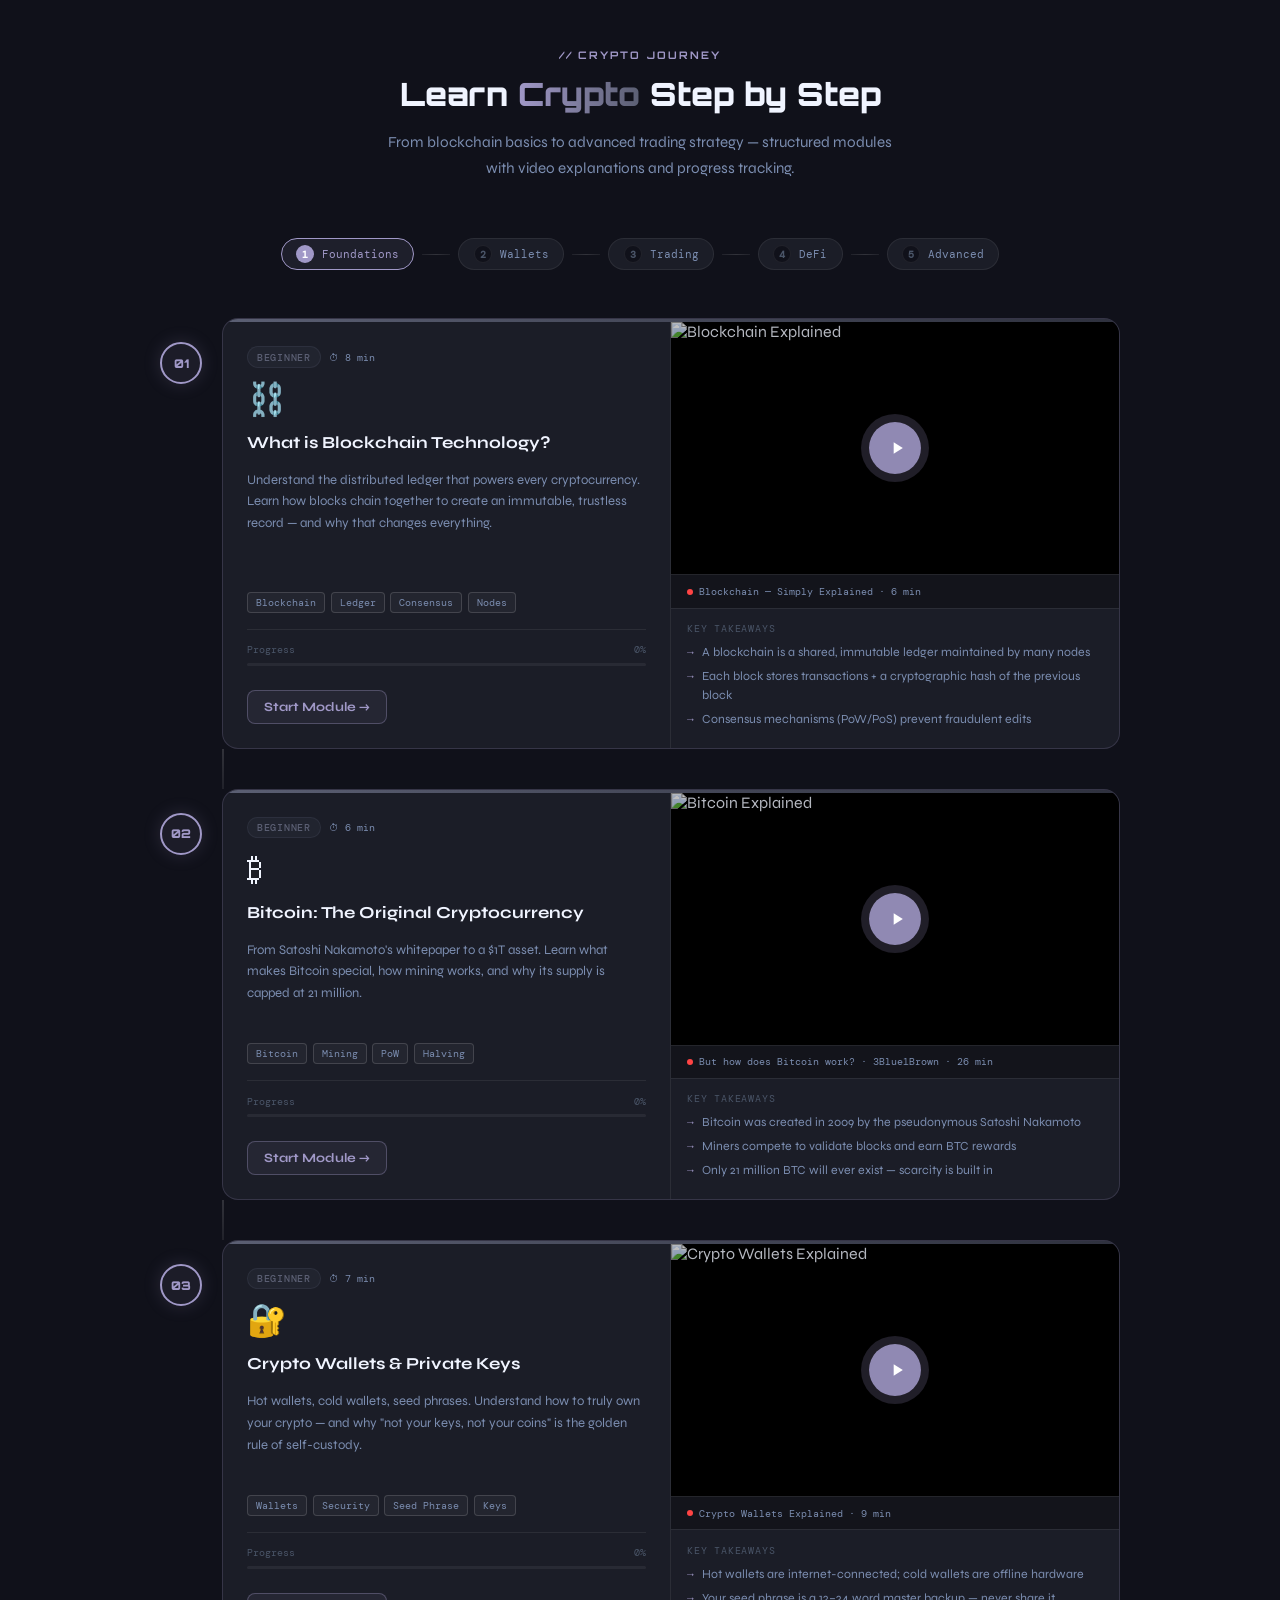
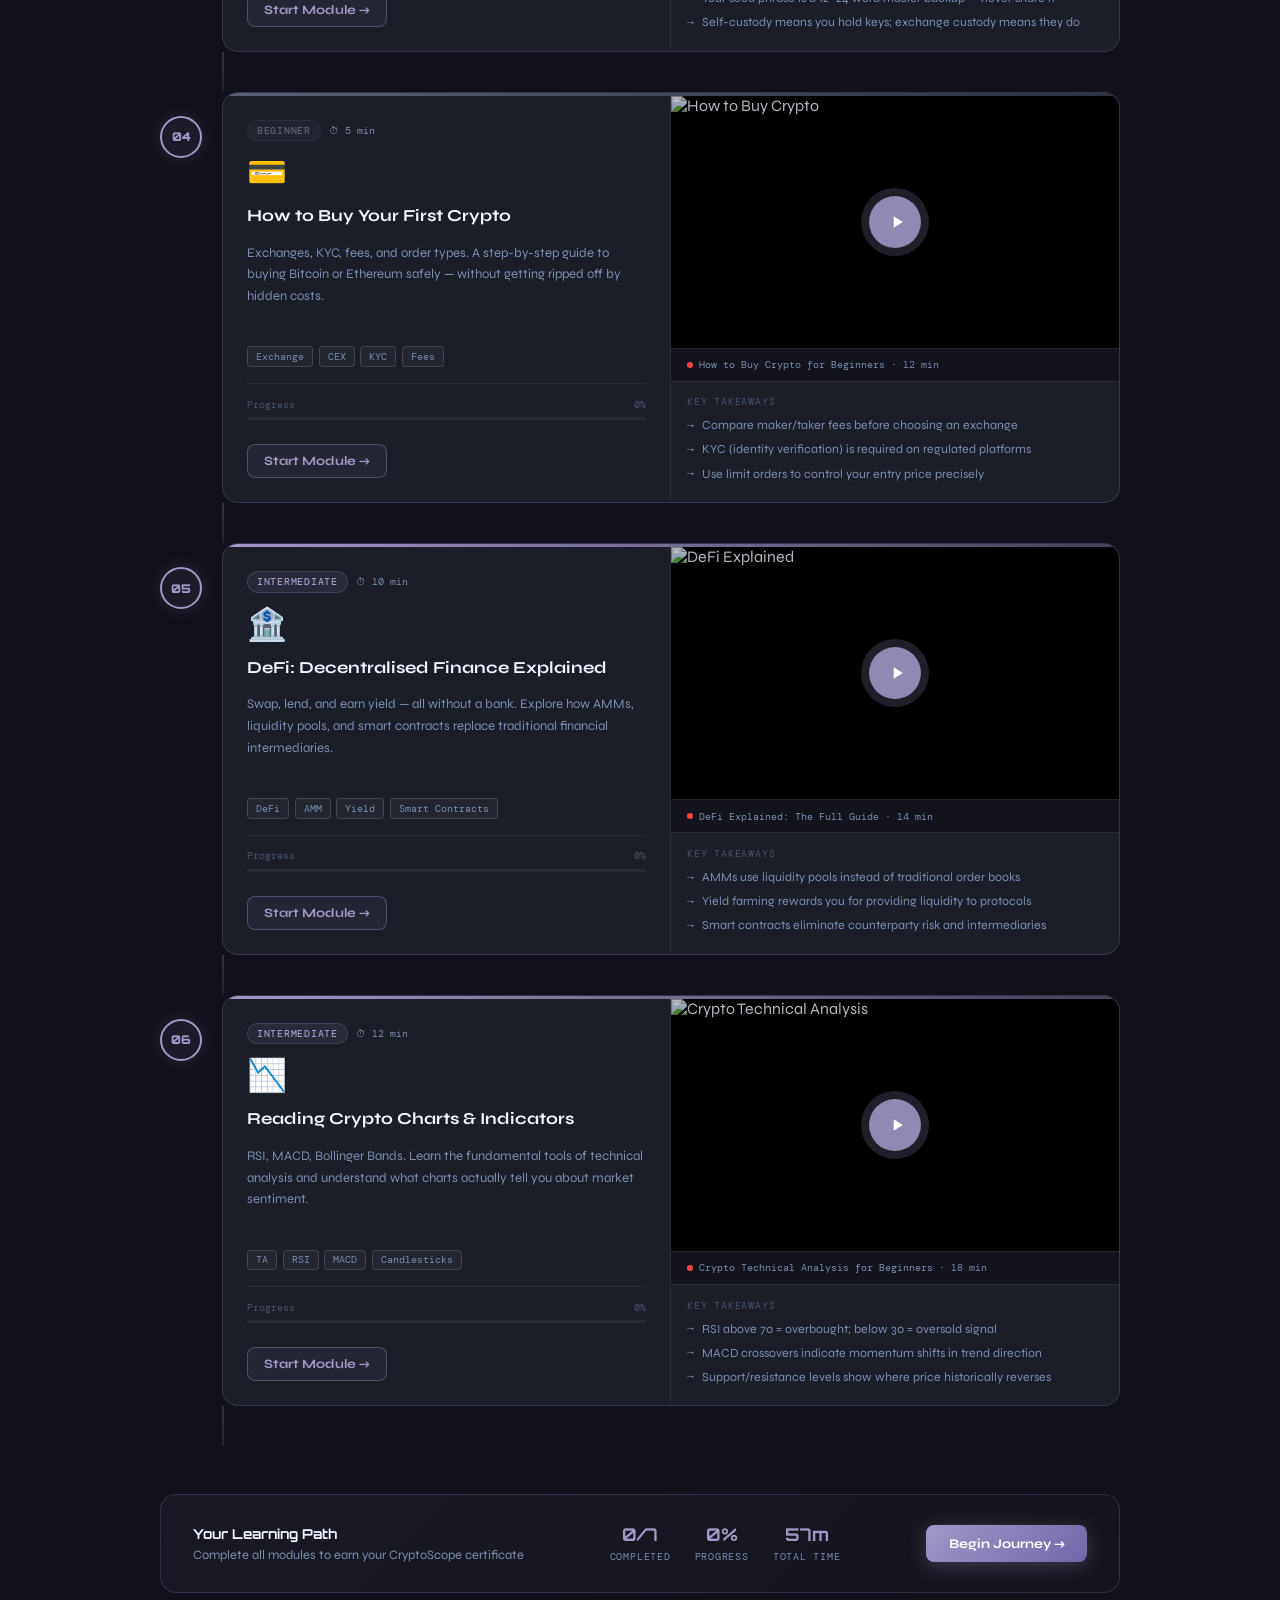
==== frontend/learning-section (1).html @ e58dbdea "added frontend part" ====
<!DOCTYPE html>
<html lang="en">
<head>
<meta charset="UTF-8"/>
<meta name="viewport" content="width=device-width, initial-scale=1.0"/>
<title>CryptoScope — Crypto Journey</title>
<link href="https://fonts.googleapis.com/css2?family=Orbitron:wght@400;700;900&family=DM+Mono:ital,wght@0,300;0,400;0,500;1,400&family=Syne:wght@400;600;700;800&display=swap" rel="stylesheet"/>
<style>
  :root {
    --bg: #10111a;
    --bg2: #1b1d27;
    --bg3: #10111a;
    --border: rgba(255,255,255,0.07);
    --border-bright: rgba(255,255,255,0.14);
    --c1: #a098c7;
    --c2: #5b5f73;
    --c3: #333543;   /* border/divider */
    --c4: #1b1d27;   /* card bg */
    --c5: #10111a;   /* section bg */
    --c6: #050710;   /* deepest bg */
    --white: #f0f4ff;
    --text2: #7b8db0;
    --text3: #4a5568;
    --green: #10b981;
    --red: #ef4444;
    --gold: #f59e0b;
    --silver: #94a3b8;
    --bronze: #cd7c3a;
  }

  * { margin: 0; padding: 0; box-sizing: border-box; }

  body {
    background: var(--bg);
    color: var(--white);
    font-family: 'Syne', sans-serif;
    min-height: 100vh;
    padding: 3rem 1.5rem;
  }

  /* ── HEADER ── */
  .section-header {
    text-align: center;
    margin-bottom: 3.5rem;
  }
  .section-label {
    font-family: 'Orbitron', monospace;
    font-size: .65rem;
    font-weight: 700;
    letter-spacing: .2em;
    color: var(--c1);
    text-transform: uppercase;
    margin-bottom: .75rem;
  }
  .section-header h2 {
    font-family: 'Orbitron', monospace;
    font-size: clamp(1.4rem, 3vw, 2rem);
    font-weight: 900;
    color: var(--white);
    margin-bottom: 1rem;
  }
  .section-header h2 em {
    font-style: normal;
    background: linear-gradient(90deg, var(--c1), var(--c2));
    -webkit-background-clip: text;
    -webkit-text-fill-color: transparent;
  }
  .section-header p {
    color: var(--text2);
    font-size: .95rem;
    max-width: 520px;
    margin: 0 auto;
    line-height: 1.7;
  }

  /* ── PATH CONNECTOR ── */
  .journey-path {
    display: flex;
    align-items: center;
    justify-content: center;
    gap: 0;
    margin-bottom: 3rem;
    flex-wrap: wrap;
    gap: .5rem;
  }
  .path-node {
    display: flex;
    align-items: center;
    gap: .5rem;
    padding: .4rem .9rem;
    border-radius: 999px;
    border: 1px solid var(--border);
    font-family: 'DM Mono', monospace;
    font-size: .7rem;
    color: var(--text2);
    background: var(--bg2);
    transition: all .25s;
  }
  .path-node.active {
    border-color: var(--c1);
    color: var(--c1);
    background: rgba(160,152,199,.1);
  }
  .path-node .pn-num {
    width: 18px; height: 18px;
    border-radius: 50%;
    background: var(--c1);
    color: #fff;
    font-size: .6rem;
    display: flex; align-items: center; justify-content: center;
    font-weight: 700;
  }
  .path-node:not(.active) .pn-num {
    background: var(--bg3);
    color: var(--text3);
    border: 1px solid var(--border);
  }
  .path-sep {
    width: 28px;
    height: 1px;
    background: linear-gradient(90deg, var(--border), var(--border-bright), var(--border));
  }

  /* ── STEPS WRAPPER ── */
  .steps-container {
    max-width: 960px;
    margin: 0 auto;
    display: flex;
    flex-direction: column;
    gap: 0;
  }

  /* ── CONNECTOR LINES ── */
  .step-connector {
    display: flex;
    align-items: center;
    padding-left: 2.7rem;
    gap: 0;
    height: 2.5rem;
    position: relative;
  }
  .step-connector::before {
    content: '';
    width: 2px;
    height: 100%;
    background: linear-gradient(180deg, var(--border-bright), var(--border));
    margin-left: 19px;
  }

  /* ── STEP CARD ── */
  .step-card {
    display: flex;
    gap: 1.25rem;
    align-items: flex-start;
  }

  .step-num-col {
    flex-shrink: 0;
    display: flex;
    flex-direction: column;
    align-items: center;
    gap: 0;
    padding-top: 1.5rem;
  }
  .step-circle {
    width: 42px;
    height: 42px;
    border-radius: 50%;
    border: 2px solid var(--border-bright);
    display: flex;
    align-items: center;
    justify-content: center;
    font-family: 'Orbitron', monospace;
    font-size: .75rem;
    font-weight: 900;
    color: var(--text2);
    background: var(--bg2);
    transition: all .3s;
    flex-shrink: 0;
  }
  .step-card.unlocked .step-circle {
    border-color: var(--c1);
    color: var(--c1);
    background: rgba(160,152,199,.08);
    box-shadow: 0 0 18px rgba(160,152,199,.18);
  }
  .step-card.done .step-circle {
    border-color: var(--green);
    color: var(--green);
    background: rgba(16,185,129,.08);
    box-shadow: 0 0 14px rgba(16,185,129,.15);
  }

  /* ── CARD BODY ── */
  .step-body {
    flex: 1;
    border: 1px solid var(--border);
    border-radius: 16px;
    overflow: hidden;
    background: var(--bg2);
    transition: border-color .3s, box-shadow .3s;
  }
  .step-card.unlocked .step-body {
    border-color: rgba(160,152,199,.2);
  }
  .step-card.unlocked .step-body:hover {
    border-color: rgba(160,152,199,.4);
    box-shadow: 0 0 30px rgba(160,152,199,.08);
  }

  /* top stripe */
  .stripe {
    height: 3px;
    background: var(--border);
  }
  .stripe.beginner { background: linear-gradient(90deg, var(--c2), rgba(91,95,115,.3)); }
  .stripe.intermediate { background: linear-gradient(90deg, var(--c1), rgba(160,152,199,.3)); }
  .stripe.advanced { background: linear-gradient(90deg, var(--gold), rgba(245,158,11,.3)); }

  .card-inner {
    display: grid;
    grid-template-columns: 1fr 1fr;
    gap: 0;
  }
  @media (max-width: 680px) {
    .card-inner { grid-template-columns: 1fr; }
    .step-num-col { padding-top: 1rem; }
    .step-card { gap: .75rem; }
    .video-col { order: -1; }
  }

  /* LEFT: INFO */
  .info-col {
    padding: 1.5rem;
    display: flex;
    flex-direction: column;
    gap: 1rem;
    border-right: 1px solid var(--border);
  }

  .card-meta {
    display: flex;
    align-items: center;
    gap: .5rem;
    flex-wrap: wrap;
  }
  .level-badge {
    font-family: 'DM Mono', monospace;
    font-size: .6rem;
    font-weight: 500;
    padding: .2rem .55rem;
    border-radius: 999px;
    text-transform: uppercase;
    letter-spacing: .08em;
  }
  .level-badge.beginner { background: rgba(91,95,115,.1); color: var(--c2); border: 1px solid rgba(91,95,115,.2); }
  .level-badge.intermediate { background: rgba(160,152,199,.1); color: var(--c1); border: 1px solid rgba(160,152,199,.2); }
  .level-badge.advanced { background: rgba(245,158,11,.1); color: var(--gold); border: 1px solid rgba(245,158,11,.2); }

  .time-badge {
    font-family: 'DM Mono', monospace;
    font-size: .6rem;
    color: var(--text2);
    display: flex; align-items: center; gap: .25rem;
  }

  .card-icon {
    font-size: 2rem;
    line-height: 1;
  }

  .card-title {
    font-family: 'Syne', sans-serif;
    font-size: 1.05rem;
    font-weight: 700;
    color: var(--white);
    line-height: 1.3;
  }

  .card-desc {
    font-size: .82rem;
    color: var(--text2);
    line-height: 1.65;
  }

  .card-tags {
    display: flex;
    flex-wrap: wrap;
    gap: .35rem;
    margin-top: auto;
  }
  .tag {
    font-family: 'DM Mono', monospace;
    font-size: .6rem;
    padding: .18rem .5rem;
    border-radius: 4px;
    background: rgba(255,255,255,.04);
    border: 1px solid var(--border-bright);
    color: var(--text2);
  }

  /* PROGRESS */
  .card-progress {
    border-top: 1px solid var(--border);
    padding-top: .85rem;
    display: flex;
    flex-direction: column;
    gap: .4rem;
  }
  .progress-label {
    display: flex;
    justify-content: space-between;
    font-family: 'DM Mono', monospace;
    font-size: .62rem;
    color: var(--text3);
  }
  .progress-bar {
    height: 3px;
    background: rgba(255,255,255,.06);
    border-radius: 99px;
    overflow: hidden;
  }
  .progress-fill {
    height: 100%;
    border-radius: 99px;
    background: linear-gradient(90deg, var(--c1), var(--c2));
    transition: width .6s cubic-bezier(.4,0,.2,1);
  }
  .start-btn {
    margin-top: .5rem;
    padding: .5rem 1rem;
    border-radius: 8px;
    border: 1px solid rgba(160,152,199,.35);
    background: rgba(160,152,199,.08);
    color: var(--c1);
    font-family: 'Syne', sans-serif;
    font-size: .8rem;
    font-weight: 700;
    cursor: pointer;
    transition: all .2s;
    width: fit-content;
  }
  .start-btn:hover {
    background: rgba(160,152,199,.18);
    border-color: rgba(160,152,199,.6);
    transform: translateY(-1px);
  }

  /* RIGHT: VIDEO */
  .video-col {
    display: flex;
    flex-direction: column;
  }
  .video-thumb {
    position: relative;
    aspect-ratio: 16/9;
    background: #000;
    cursor: pointer;
    overflow: hidden;
  }
  .video-thumb img {
    width: 100%;
    height: 100%;
    object-fit: cover;
    opacity: .75;
    transition: opacity .25s, transform .3s;
  }
  .video-thumb:hover img { opacity: 1; transform: scale(1.03); }
  .play-btn {
    position: absolute;
    inset: 0;
    display: flex;
    align-items: center;
    justify-content: center;
  }
  .play-circle {
    width: 52px; height: 52px;
    border-radius: 50%;
    background: rgba(160,152,199,.9);
    display: flex;
    align-items: center;
    justify-content: center;
    transition: all .2s;
    box-shadow: 0 0 0 8px rgba(160,152,199,.2);
  }
  .video-thumb:hover .play-circle {
    transform: scale(1.1);
    box-shadow: 0 0 0 12px rgba(160,152,199,.2);
  }
  .play-circle svg {
    width: 20px; height: 20px;
    fill: white;
    margin-left: 3px;
  }
  .video-label {
    padding: .6rem 1rem;
    background: rgba(0,0,0,.3);
    border-top: 1px solid var(--border);
    font-family: 'DM Mono', monospace;
    font-size: .65rem;
    color: var(--text2);
    display: flex;
    align-items: center;
    gap: .4rem;
  }
  .yt-dot {
    width: 6px; height: 6px;
    border-radius: 50%;
    background: #ff4444;
    flex-shrink: 0;
  }
  .video-embed {
    display: none;
    aspect-ratio: 16/9;
  }
  .video-embed iframe {
    width: 100%;
    height: 100%;
    border: none;
  }
  .video-embed.active { display: block; }
  .video-thumb.hidden { display: none; }

  /* Key takeaways below video */
  .takeaways {
    padding: .85rem 1rem;
    border-top: 1px solid var(--border);
    flex: 1;
  }
  .takeaways-title {
    font-family: 'DM Mono', monospace;
    font-size: .62rem;
    color: var(--text3);
    letter-spacing: .08em;
    text-transform: uppercase;
    margin-bottom: .5rem;
  }
  .takeaway-item {
    display: flex;
    align-items: flex-start;
    gap: .5rem;
    margin-bottom: .35rem;
    font-size: .77rem;
    color: var(--text2);
    line-height: 1.5;
  }
  .takeaway-item::before {
    content: '→';
    color: var(--c1);
    font-family: 'DM Mono', monospace;
    font-size: .7rem;
    flex-shrink: 0;
    margin-top: .05rem;
  }

  /* ── FOOTER TRACKER ── */
  .journey-footer {
    max-width: 960px;
    margin: 3rem auto 0;
    border: 1px solid rgba(160,152,199,.2);
    border-radius: 16px;
    background: linear-gradient(135deg, rgba(160,152,199,.06), rgba(91,95,115,.04));
    padding: 1.75rem 2rem;
    display: flex;
    align-items: center;
    justify-content: space-between;
    flex-wrap: wrap;
    gap: 1.5rem;
  }
  .jf-left h3 {
    font-family: 'Orbitron', monospace;
    font-size: .85rem;
    font-weight: 700;
    color: var(--white);
    margin-bottom: .3rem;
  }
  .jf-left p {
    font-size: .8rem;
    color: var(--text2);
  }
  .jf-stats {
    display: flex;
    gap: 1.5rem;
  }
  .jf-stat { text-align: center; }
  .jf-stat .val {
    font-family: 'Orbitron', monospace;
    font-size: 1.1rem;
    font-weight: 700;
    color: var(--c1);
    display: block;
  }
  .jf-stat .lbl {
    font-family: 'DM Mono', monospace;
    font-size: .6rem;
    color: var(--text2);
    text-transform: uppercase;
    letter-spacing: .08em;
  }
  .jf-cta {
    padding: .65rem 1.4rem;
    border-radius: 8px;
    border: none;
    background: linear-gradient(135deg, var(--c1), #7068a8);
    color: #fff;
    font-family: 'Syne', sans-serif;
    font-size: .82rem;
    font-weight: 700;
    cursor: pointer;
    transition: all .2s;
    box-shadow: 0 4px 20px rgba(160,152,199,.3);
  }
  .jf-cta:hover { transform: translateY(-2px); box-shadow: 0 8px 28px rgba(160,152,199,.4); }
</style>
</head>
<body>

<div class="section-header">
  <div class="section-label">// Crypto Journey</div>
  <h2>Learn <em>Crypto</em> Step by Step</h2>
  <p>From blockchain basics to advanced trading strategy — structured modules with video explanations and progress tracking.</p>
</div>

<div class="journey-path">
  <div class="path-node active"><div class="pn-num">1</div> Foundations</div>
  <div class="path-sep"></div>
  <div class="path-node"><div class="pn-num">2</div> Wallets</div>
  <div class="path-sep"></div>
  <div class="path-node"><div class="pn-num">3</div> Trading</div>
  <div class="path-sep"></div>
  <div class="path-node"><div class="pn-num">4</div> DeFi</div>
  <div class="path-sep"></div>
  <div class="path-node"><div class="pn-num">5</div> Advanced</div>
</div>

<div class="steps-container" id="stepsContainer">

  <!-- STEP 1 -->
  <div class="step-card unlocked" data-step="1">
    <div class="step-num-col">
      <div class="step-circle">01</div>
    </div>
    <div class="step-body">
      <div class="stripe beginner"></div>
      <div class="card-inner">
        <div class="info-col">
          <div class="card-meta">
            <span class="level-badge beginner">Beginner</span>
            <span class="time-badge">⏱ 8 min</span>
          </div>
          <div class="card-icon">⛓️</div>
          <div class="card-title">What is Blockchain Technology?</div>
          <div class="card-desc">Understand the distributed ledger that powers every cryptocurrency. Learn how blocks chain together to create an immutable, trustless record — and why that changes everything.</div>
          <div class="card-tags">
            <span class="tag">Blockchain</span>
            <span class="tag">Ledger</span>
            <span class="tag">Consensus</span>
            <span class="tag">Nodes</span>
          </div>
          <div class="card-progress">
            <div class="progress-label"><span>Progress</span><span>0%</span></div>
            <div class="progress-bar"><div class="progress-fill" style="width:0%"></div></div>
          </div>
          <button class="start-btn" onclick="markProgress(this, 1)">Start Module →</button>
        </div>
        <div class="video-col">
          <div class="video-thumb" onclick="playVideo(this, 'SSo_EIwHSd4')">
            <img src="https://img.youtube.com/vi/SSo_EIwHSd4/maxresdefault.jpg" alt="Blockchain Explained" loading="lazy"/>
            <div class="play-btn"><div class="play-circle"><svg viewBox="0 0 24 24"><path d="M8 5v14l11-7z"/></svg></div></div>
          </div>
          <div class="video-embed">
            <iframe allowfullscreen allow="autoplay; encrypted-media"></iframe>
          </div>
          <div class="video-label"><div class="yt-dot"></div> Blockchain — Simply Explained · 6 min</div>
          <div class="takeaways">
            <div class="takeaways-title">Key Takeaways</div>
            <div class="takeaway-item">A blockchain is a shared, immutable ledger maintained by many nodes</div>
            <div class="takeaway-item">Each block stores transactions + a cryptographic hash of the previous block</div>
            <div class="takeaway-item">Consensus mechanisms (PoW/PoS) prevent fraudulent edits</div>
          </div>
        </div>
      </div>
    </div>
  </div>

  <div class="step-connector"></div>

  <!-- STEP 2 -->
  <div class="step-card unlocked" data-step="2">
    <div class="step-num-col">
      <div class="step-circle">02</div>
    </div>
    <div class="step-body">
      <div class="stripe beginner"></div>
      <div class="card-inner">
        <div class="info-col">
          <div class="card-meta">
            <span class="level-badge beginner">Beginner</span>
            <span class="time-badge">⏱ 6 min</span>
          </div>
          <div class="card-icon">₿</div>
          <div class="card-title">Bitcoin: The Original Cryptocurrency</div>
          <div class="card-desc">From Satoshi Nakamoto's whitepaper to a $1T asset. Learn what makes Bitcoin special, how mining works, and why its supply is capped at 21 million.</div>
          <div class="card-tags">
            <span class="tag">Bitcoin</span>
            <span class="tag">Mining</span>
            <span class="tag">PoW</span>
            <span class="tag">Halving</span>
          </div>
          <div class="card-progress">
            <div class="progress-label"><span>Progress</span><span>0%</span></div>
            <div class="progress-bar"><div class="progress-fill" style="width:0%"></div></div>
          </div>
          <button class="start-btn" onclick="markProgress(this, 2)">Start Module →</button>
        </div>
        <div class="video-col">
          <div class="video-thumb" onclick="playVideo(this, 'bBC-nXj3Ng4')">
            <img src="https://img.youtube.com/vi/bBC-nXj3Ng4/maxresdefault.jpg" alt="Bitcoin Explained" loading="lazy"/>
            <div class="play-btn"><div class="play-circle"><svg viewBox="0 0 24 24"><path d="M8 5v14l11-7z"/></svg></div></div>
          </div>
          <div class="video-embed">
            <iframe allowfullscreen allow="autoplay; encrypted-media"></iframe>
          </div>
          <div class="video-label"><div class="yt-dot"></div> But how does Bitcoin work? · 3Blue1Brown · 26 min</div>
          <div class="takeaways">
            <div class="takeaways-title">Key Takeaways</div>
            <div class="takeaway-item">Bitcoin was created in 2009 by the pseudonymous Satoshi Nakamoto</div>
            <div class="takeaway-item">Miners compete to validate blocks and earn BTC rewards</div>
            <div class="takeaway-item">Only 21 million BTC will ever exist — scarcity is built in</div>
          </div>
        </div>
      </div>
    </div>
  </div>

  <div class="step-connector"></div>

  <!-- STEP 3 -->
  <div class="step-card unlocked" data-step="3">
    <div class="step-num-col">
      <div class="step-circle">03</div>
    </div>
    <div class="step-body">
      <div class="stripe beginner"></div>
      <div class="card-inner">
        <div class="info-col">
          <div class="card-meta">
            <span class="level-badge beginner">Beginner</span>
            <span class="time-badge">⏱ 7 min</span>
          </div>
          <div class="card-icon">🔐</div>
          <div class="card-title">Crypto Wallets & Private Keys</div>
          <div class="card-desc">Hot wallets, cold wallets, seed phrases. Understand how to truly own your crypto — and why "not your keys, not your coins" is the golden rule of self-custody.</div>
          <div class="card-tags">
            <span class="tag">Wallets</span>
            <span class="tag">Security</span>
            <span class="tag">Seed Phrase</span>
            <span class="tag">Keys</span>
          </div>
          <div class="card-progress">
            <div class="progress-label"><span>Progress</span><span>0%</span></div>
            <div class="progress-bar"><div class="progress-fill" style="width:0%"></div></div>
          </div>
          <button class="start-btn" onclick="markProgress(this, 3)">Start Module →</button>
        </div>
        <div class="video-col">
          <div class="video-thumb" onclick="playVideo(this, 'SQyg9pyJ1Ac')">
            <img src="https://img.youtube.com/vi/SQyg9pyJ1Ac/maxresdefault.jpg" alt="Crypto Wallets Explained" loading="lazy"/>
            <div class="play-btn"><div class="play-circle"><svg viewBox="0 0 24 24"><path d="M8 5v14l11-7z"/></svg></div></div>
          </div>
          <div class="video-embed">
            <iframe allowfullscreen allow="autoplay; encrypted-media"></iframe>
          </div>
          <div class="video-label"><div class="yt-dot"></div> Crypto Wallets Explained · 9 min</div>
          <div class="takeaways">
            <div class="takeaways-title">Key Takeaways</div>
            <div class="takeaway-item">Hot wallets are internet-connected; cold wallets are offline hardware</div>
            <div class="takeaway-item">Your seed phrase is a 12–24 word master backup — never share it</div>
            <div class="takeaway-item">Self-custody means you hold keys; exchange custody means they do</div>
          </div>
        </div>
      </div>
    </div>
  </div>

  <div class="step-connector"></div>

  <!-- STEP 4 -->
  <div class="step-card unlocked" data-step="4">
    <div class="step-num-col">
      <div class="step-circle">04</div>
    </div>
    <div class="step-body">
      <div class="stripe beginner"></div>
      <div class="card-inner">
        <div class="info-col">
          <div class="card-meta">
            <span class="level-badge beginner">Beginner</span>
            <span class="time-badge">⏱ 5 min</span>
          </div>
          <div class="card-icon">💳</div>
          <div class="card-title">How to Buy Your First Crypto</div>
          <div class="card-desc">Exchanges, KYC, fees, and order types. A step-by-step guide to buying Bitcoin or Ethereum safely — without getting ripped off by hidden costs.</div>
          <div class="card-tags">
            <span class="tag">Exchange</span>
            <span class="tag">CEX</span>
            <span class="tag">KYC</span>
            <span class="tag">Fees</span>
          </div>
          <div class="card-progress">
            <div class="progress-label"><span>Progress</span><span>0%</span></div>
            <div class="progress-bar"><div class="progress-fill" style="width:0%"></div></div>
          </div>
          <button class="start-btn" onclick="markProgress(this, 4)">Start Module →</button>
        </div>
        <div class="video-col">
          <div class="video-thumb" onclick="playVideo(this, 'GmOzih6I1zs')">
            <img src="https://img.youtube.com/vi/GmOzih6I1zs/maxresdefault.jpg" alt="How to Buy Crypto" loading="lazy"/>
            <div class="play-btn"><div class="play-circle"><svg viewBox="0 0 24 24"><path d="M8 5v14l11-7z"/></svg></div></div>
          </div>
          <div class="video-embed">
            <iframe allowfullscreen allow="autoplay; encrypted-media"></iframe>
          </div>
          <div class="video-label"><div class="yt-dot"></div> How to Buy Crypto for Beginners · 12 min</div>
          <div class="takeaways">
            <div class="takeaways-title">Key Takeaways</div>
            <div class="takeaway-item">Compare maker/taker fees before choosing an exchange</div>
            <div class="takeaway-item">KYC (identity verification) is required on regulated platforms</div>
            <div class="takeaway-item">Use limit orders to control your entry price precisely</div>
          </div>
        </div>
      </div>
    </div>
  </div>

  <div class="step-connector"></div>

  <!-- STEP 5 -->
  <div class="step-card unlocked" data-step="5">
    <div class="step-num-col">
      <div class="step-circle">05</div>
    </div>
    <div class="step-body">
      <div class="stripe intermediate"></div>
      <div class="card-inner">
        <div class="info-col">
          <div class="card-meta">
            <span class="level-badge intermediate">Intermediate</span>
            <span class="time-badge">⏱ 10 min</span>
          </div>
          <div class="card-icon">🏦</div>
          <div class="card-title">DeFi: Decentralised Finance Explained</div>
          <div class="card-desc">Swap, lend, and earn yield — all without a bank. Explore how AMMs, liquidity pools, and smart contracts replace traditional financial intermediaries.</div>
          <div class="card-tags">
            <span class="tag">DeFi</span>
            <span class="tag">AMM</span>
            <span class="tag">Yield</span>
            <span class="tag">Smart Contracts</span>
          </div>
          <div class="card-progress">
            <div class="progress-label"><span>Progress</span><span>0%</span></div>
            <div class="progress-bar"><div class="progress-fill" style="width:0%"></div></div>
          </div>
          <button class="start-btn" onclick="markProgress(this, 5)">Start Module →</button>
        </div>
        <div class="video-col">
          <div class="video-thumb" onclick="playVideo(this, '17QRFlml4pA')">
            <img src="https://img.youtube.com/vi/17QRFlml4pA/maxresdefault.jpg" alt="DeFi Explained" loading="lazy"/>
            <div class="play-btn"><div class="play-circle"><svg viewBox="0 0 24 24"><path d="M8 5v14l11-7z"/></svg></div></div>
          </div>
          <div class="video-embed">
            <iframe allowfullscreen allow="autoplay; encrypted-media"></iframe>
          </div>
          <div class="video-label"><div class="yt-dot"></div> DeFi Explained: The Full Guide · 14 min</div>
          <div class="takeaways">
            <div class="takeaways-title">Key Takeaways</div>
            <div class="takeaway-item">AMMs use liquidity pools instead of traditional order books</div>
            <div class="takeaway-item">Yield farming rewards you for providing liquidity to protocols</div>
            <div class="takeaway-item">Smart contracts eliminate counterparty risk and intermediaries</div>
          </div>
        </div>
      </div>
    </div>
  </div>

  <div class="step-connector"></div>

  <!-- STEP 6 -->
  <div class="step-card unlocked" data-step="6">
    <div class="step-num-col">
      <div class="step-circle">06</div>
    </div>
    <div class="step-body">
      <div class="stripe intermediate"></div>
      <div class="card-inner">
        <div class="info-col">
          <div class="card-meta">
            <span class="level-badge intermediate">Intermediate</span>
            <span class="time-badge">⏱ 12 min</span>
          </div>
          <div class="card-icon">📉</div>
          <div class="card-title">Reading Crypto Charts & Indicators</div>
          <div class="card-desc">RSI, MACD, Bollinger Bands. Learn the fundamental tools of technical analysis and understand what charts actually tell you about market sentiment.</div>
          <div class="card-tags">
            <span class="tag">TA</span>
            <span class="tag">RSI</span>
            <span class="tag">MACD</span>
            <span class="tag">Candlesticks</span>
          </div>
          <div class="card-progress">
            <div class="progress-label"><span>Progress</span><span>0%</span></div>
            <div class="progress-bar"><div class="progress-fill" style="width:0%"></div></div>
          </div>
          <button class="start-btn" onclick="markProgress(this, 6)">Start Module →</button>
        </div>
        <div class="video-col">
          <div class="video-thumb" onclick="playVideo(this, 'eynxyoKgpng')">
            <img src="https://img.youtube.com/vi/eynxyoKgpng/maxresdefault.jpg" alt="Crypto Technical Analysis" loading="lazy"/>
            <div class="play-btn"><div class="play-circle"><svg viewBox="0 0 24 24"><path d="M8 5v14l11-7z"/></svg></div></div>
          </div>
          <div class="video-embed">
            <iframe allowfullscreen allow="autoplay; encrypted-media"></iframe>
          </div>
          <div class="video-label"><div class="yt-dot"></div> Crypto Technical Analysis for Beginners · 18 min</div>
          <div class="takeaways">
            <div class="takeaways-title">Key Takeaways</div>
            <div class="takeaway-item">RSI above 70 = overbought; below 30 = oversold signal</div>
            <div class="takeaway-item">MACD crossovers indicate momentum shifts in trend direction</div>
            <div class="takeaway-item">Support/resistance levels show where price historically reverses</div>
          </div>
        </div>
      </div>
    </div>
  </div>

  <div class="step-connector"></div>
</div>
<!-- FOOTER TRACKER -->
<div class="journey-footer">
  <div class="jf-left">
    <h3>Your Learning Path</h3>
    <p>Complete all modules to earn your CryptoScope certificate</p>
  </div>
  <div class="jf-stats">
    <div class="jf-stat">
      <span class="val" id="completedCount">0/7</span>
      <span class="lbl">Completed</span>
    </div>
    <div class="jf-stat">
      <span class="val" id="progressPct">0%</span>
      <span class="lbl">Progress</span>
    </div>
    <div class="jf-stat">
      <span class="val">57m</span>
      <span class="lbl">Total Time</span>
    </div>
  </div>
  <button class="jf-cta" onclick="scrollToFirst()">Begin Journey →</button>
</div>

<script>
  const completed = new Set();

  function playVideo(thumbEl, videoId) {
    const embedEl = thumbEl.nextElementSibling;
    const iframe = embedEl.querySelector('iframe');
    iframe.src = `https://www.youtube.com/embed/${videoId}?autoplay=1&rel=0`;
    thumbEl.classList.add('hidden');
    embedEl.classList.add('active');
  }

  function markProgress(btn, step) {
    const card = btn.closest('.step-card');
    const fillEl = card.querySelector('.progress-fill');
    const labelEl = card.querySelector('.progress-label span:last-child');
    let pct = 0;
    const interval = setInterval(() => {
      pct += 5;
      fillEl.style.width = pct + '%';
      labelEl.textContent = pct + '%';
      if (pct >= 100) {
        clearInterval(interval);
        card.classList.add('done');
        btn.textContent = '✓ Completed';
        btn.style.background = 'rgba(16,185,129,.12)';
        btn.style.borderColor = 'rgba(16,185,129,.4)';
        btn.style.color = '#10b981';
        btn.disabled = true;
        completed.add(step);
        updateTracker();
      }
    }, 30);
  }

  function updateTracker() {
    const n = completed.size;
    document.getElementById('completedCount').textContent = `${n}/7`;
    document.getElementById('progressPct').textContent = `${Math.round(n/7*100)}%`;
  }

  function scrollToFirst() {
    document.querySelector('.step-card').scrollIntoView({ behavior: 'smooth', block: 'center' });
  }
</script>
</body>
</html>
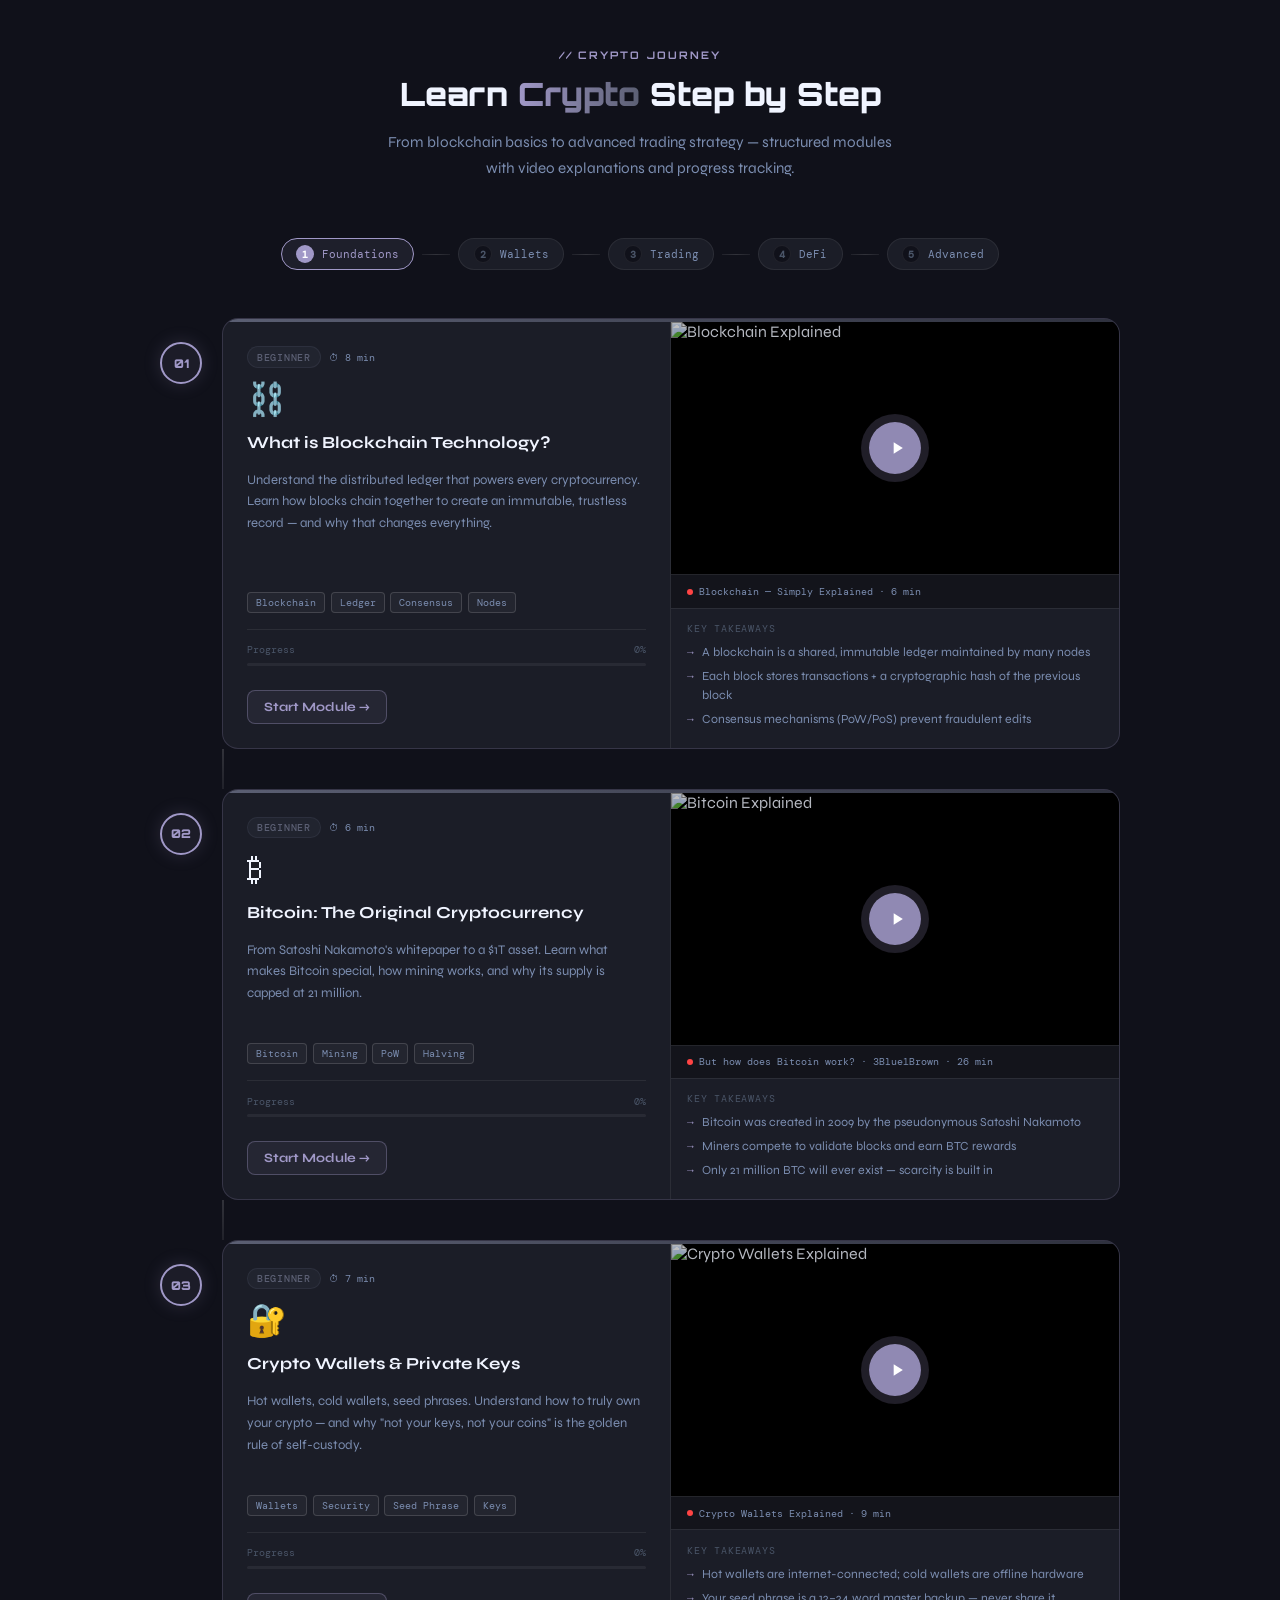
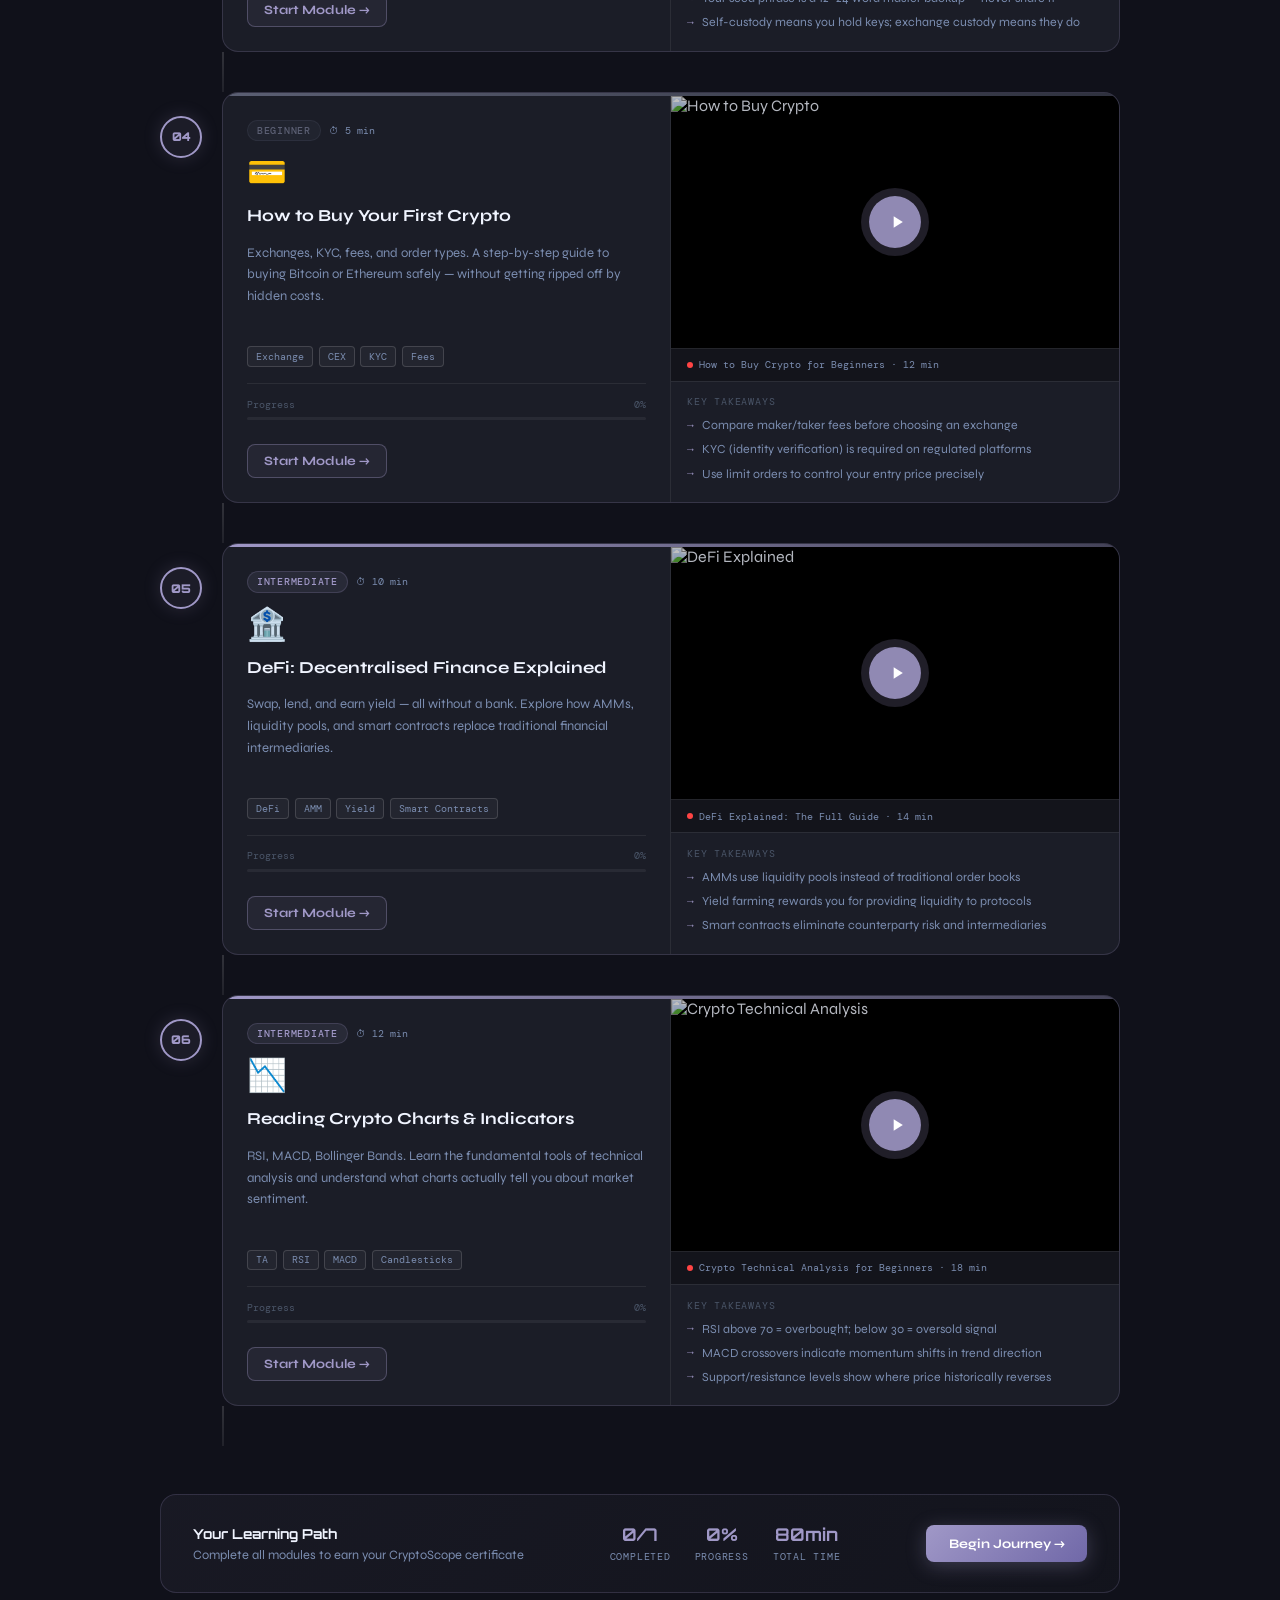
==== commit c7b1ac43: "changed the frontend part" ====
--- a/frontend/learning-section (1).html
+++ b/frontend/learning-section (1).html
@@ -851,7 +851,7 @@
       <span class="lbl">Progress</span>
     </div>
     <div class="jf-stat">
-      <span class="val">57m</span>
+      <span class="val">80min</span>
       <span class="lbl">Total Time</span>
     </div>
   </div>
